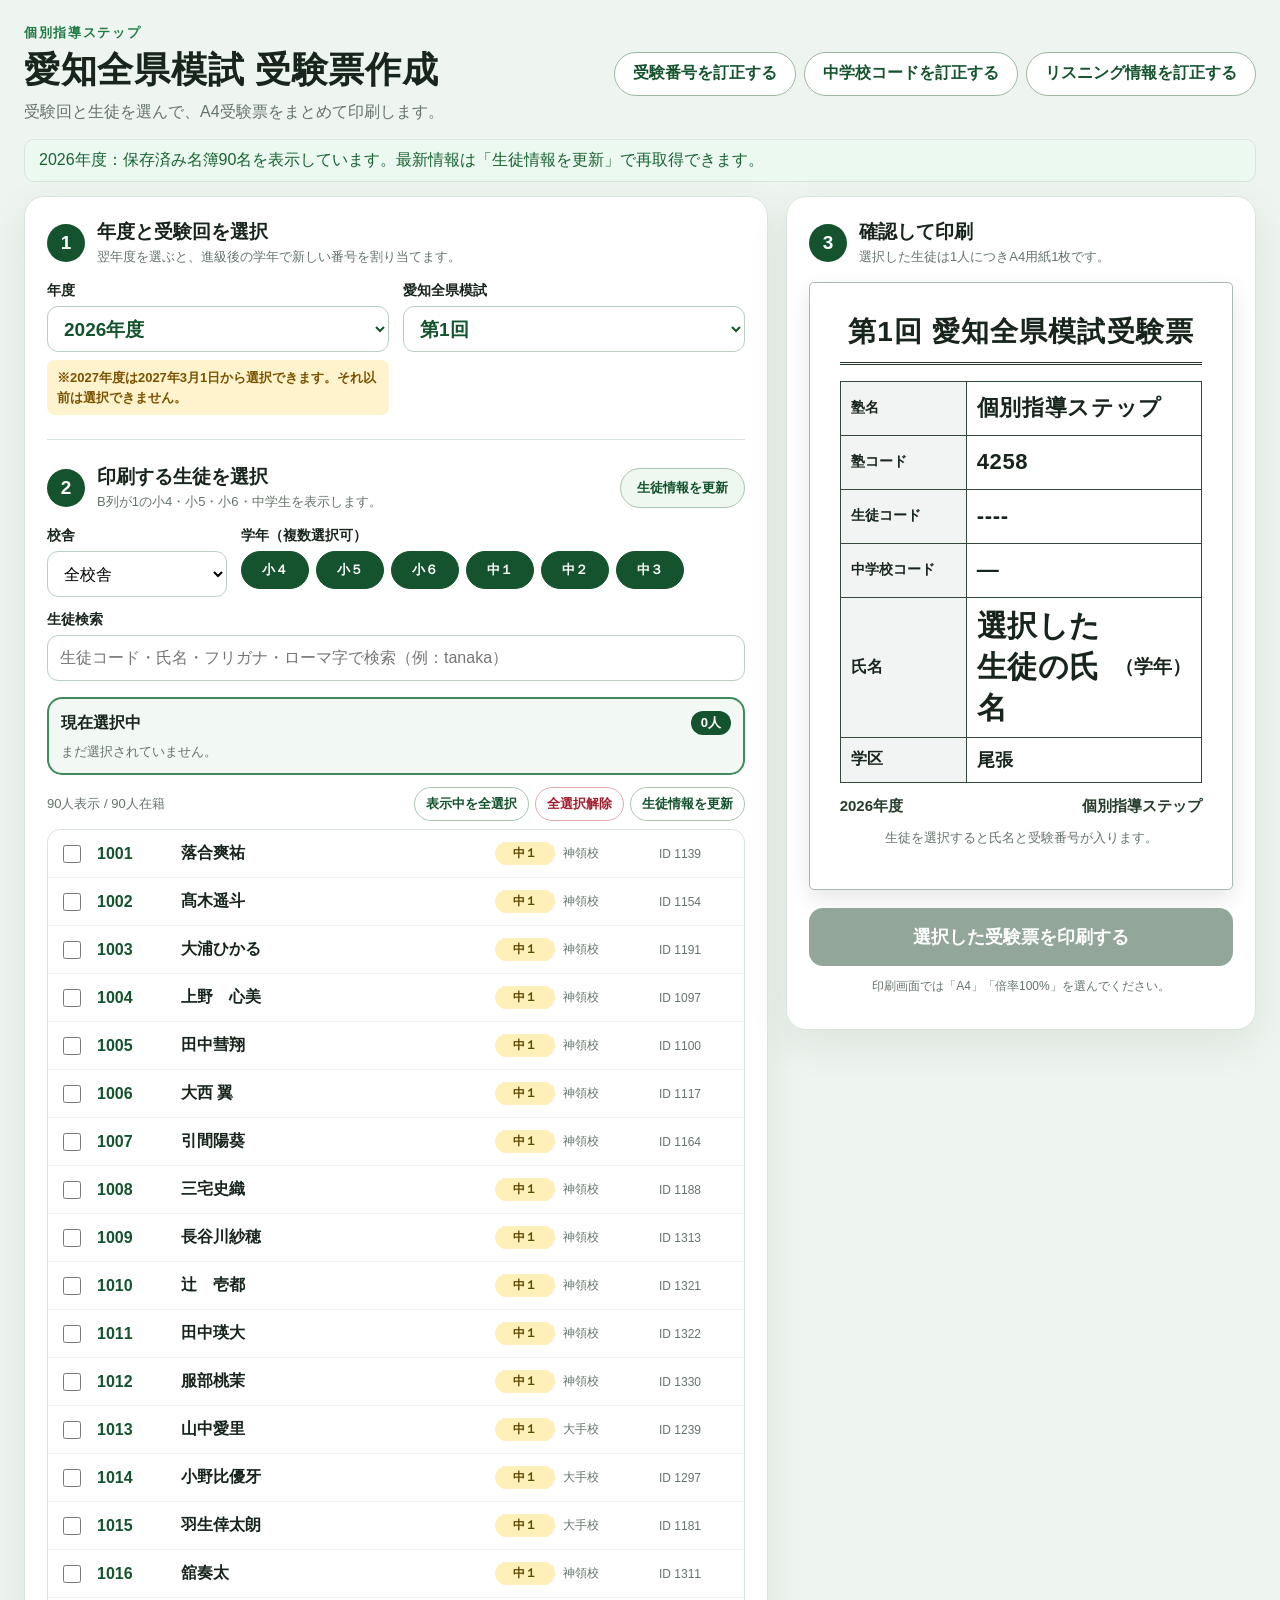
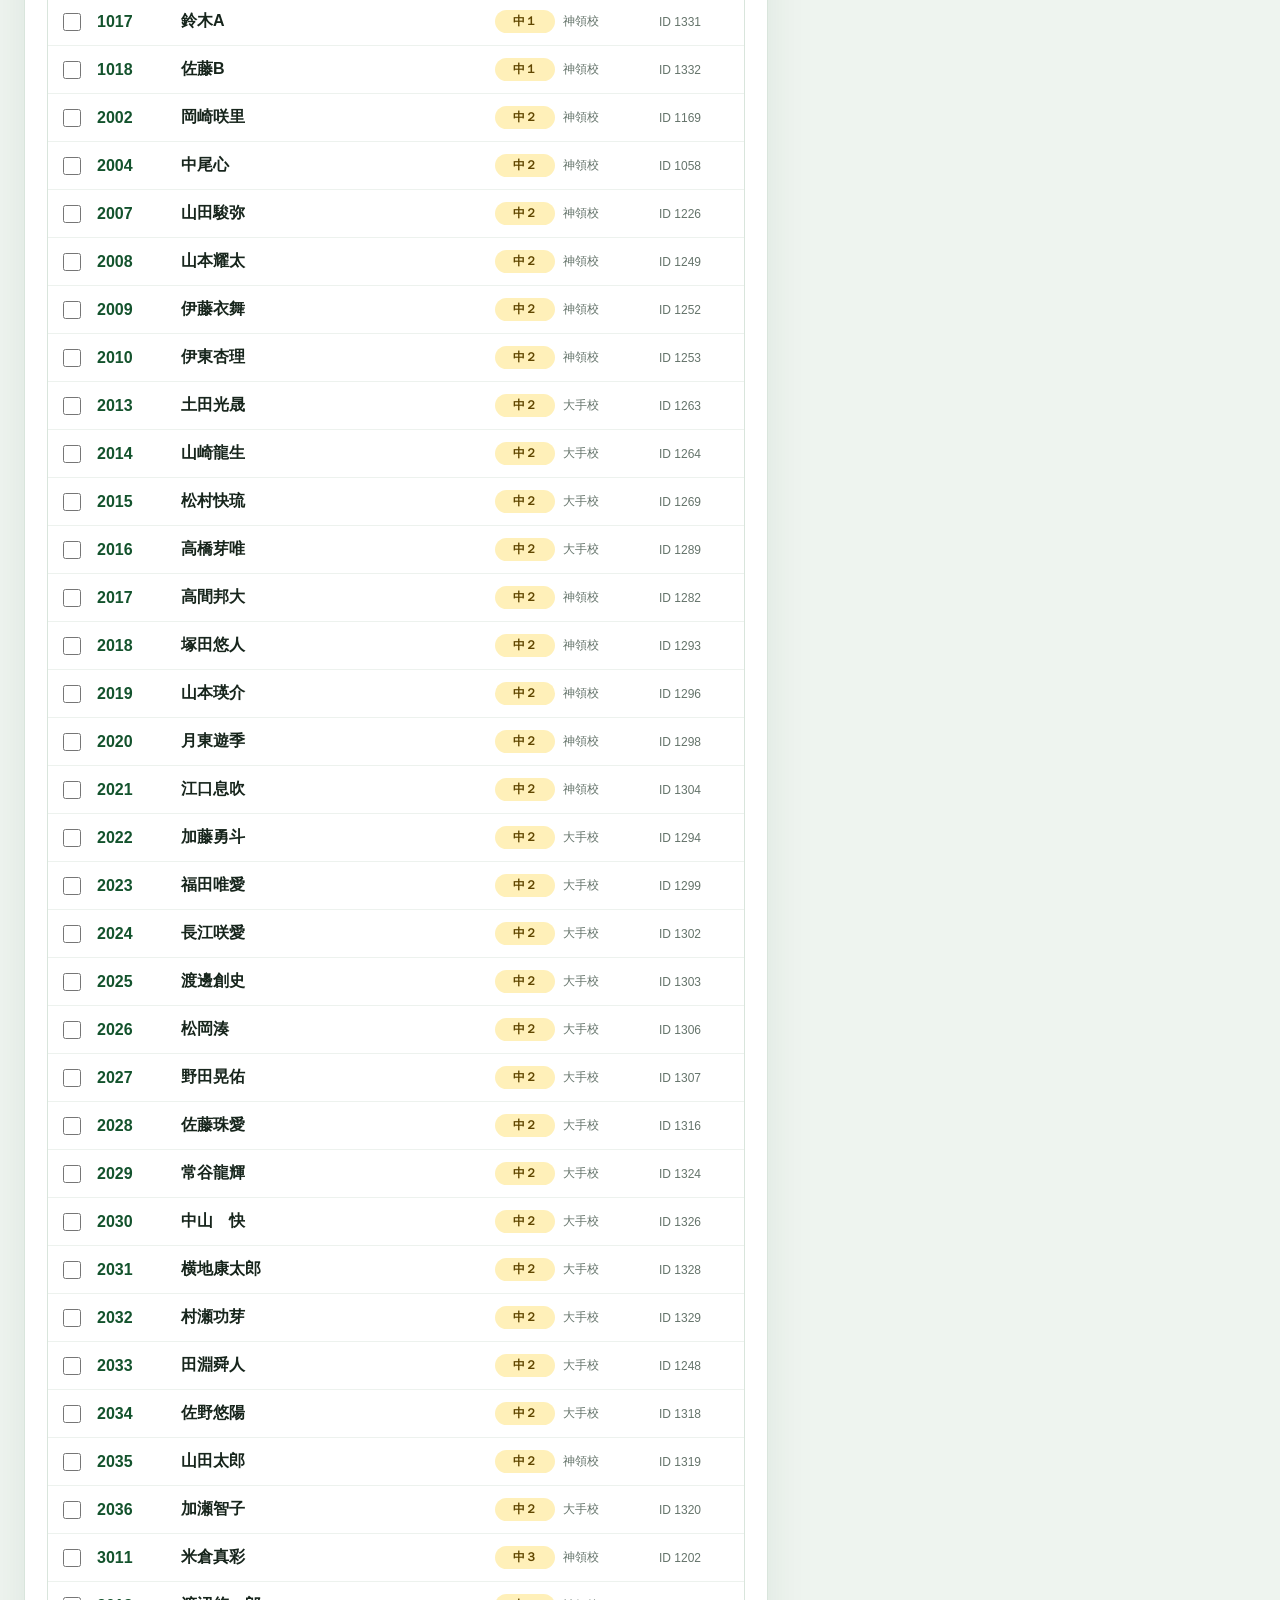
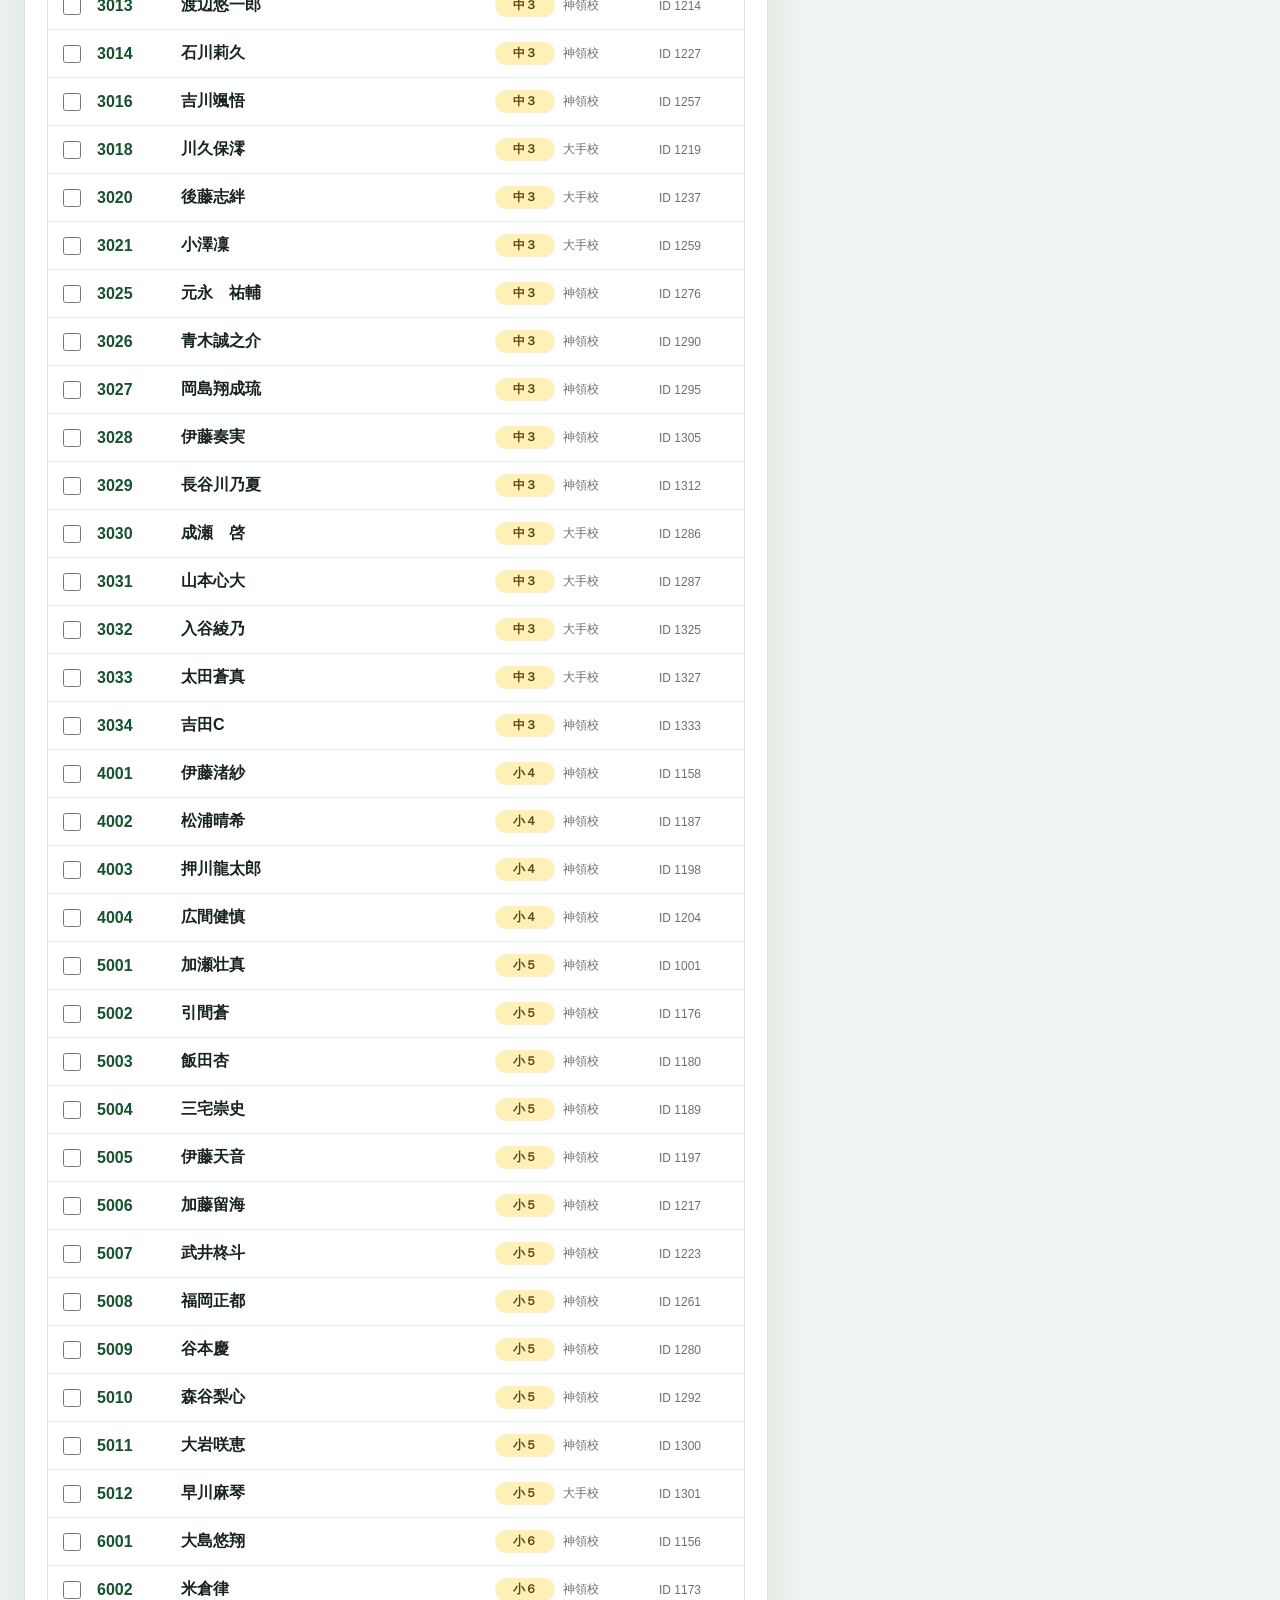
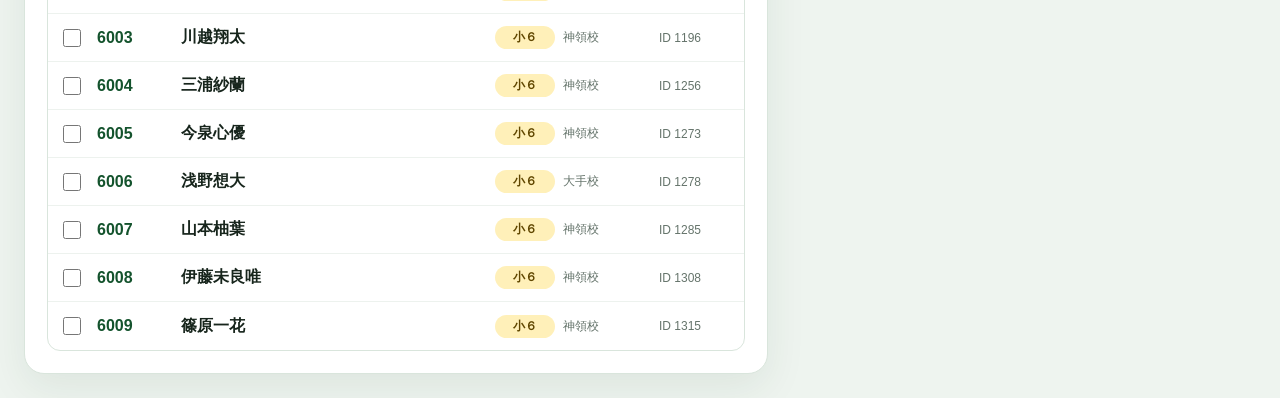
==== exam_ticket.html @ 190ba692 "受験票印刷判定の最新版を配信" ====
<!doctype html>
<html lang="ja">
<head>
  <meta charset="utf-8">
  <meta name="viewport" content="width=device-width,initial-scale=1">
  <meta name="theme-color" content="#14532d">
  <title>愛知全県模試 受験票作成</title>
  <link rel="stylesheet" href="exam_ticket.css?v=20260819-10">
</head>
<body>
  <div class="appShell">
    <header class="appHeader">
      <div>
        <p class="eyebrow">個別指導ステップ</p>
        <h1>愛知全県模試 受験票作成</h1>
        <p class="subtitle">受験回と生徒を選んで、A4受験票をまとめて印刷します。</p>
      </div>
      <div class="headerLinks">
        <a class="sheetLink" href="https://docs.google.com/spreadsheets/d/1CIJkTlYUcUkbb8jBdFc6L8D5ubTGsxwNxFv01ten-Zk/edit?gid=2026081801#gid=2026081801" target="_blank" rel="noopener noreferrer">受験番号を訂正する</a>
        <a id="schoolCodeSheetLink" class="sheetLink" href="https://docs.google.com/spreadsheets/d/1CIJkTlYUcUkbb8jBdFc6L8D5ubTGsxwNxFv01ten-Zk/edit?gid=2026081901#gid=2026081901" target="_blank" rel="noopener noreferrer">中学校コードを訂正する</a>
        <a id="listeningSheetLink" class="sheetLink" href="https://docs.google.com/spreadsheets/d/1CIJkTlYUcUkbb8jBdFc6L8D5ubTGsxwNxFv01ten-Zk/edit?gid=2026081902#gid=2026081902" target="_blank" rel="noopener noreferrer">リスニング情報を訂正する</a>
      </div>
    </header>

    <div id="status" class="status" role="status">生徒情報を読み込んでいます…</div>
    <section id="schoolCodePanel" class="schoolCodePanel" hidden>
      <h2>中学校コードの登録が必要です</h2>
      <p>☆マスタP列の学校名に対応する3桁の中学校コードを入力してください。登録後、既存生を含む該当校の全生徒に反映されます。</p>
      <div id="schoolCodeRows"></div>
    </section>

    <dialog id="listeningDialog" class="listeningDialog">
      <div class="listeningDialogHead"><div><p class="eyebrow">英語聞き取り検査</p><h2 id="listeningDialogTitle">リスニング情報を登録</h2></div><button id="listeningDialogClose" type="button" class="dialogClose" aria-label="閉じる">×</button></div>
      <p class="listeningDialogNote">必要な場合だけ、URL、ユーザー名、パスワードを登録してください。登録しない場合は閉じて、別紙のリスニングQRコードをご利用ください。</p>
      <div id="listeningDialogRows"></div>
      <p class="listeningSecurityNote">QRコードには再生URLのみを登録します。ユーザー名とパスワードは受験票にも印刷されます。</p>
    </dialog>

    <main class="layout">
      <section class="panel controlsPanel">
        <div class="stepHeading"><span>1</span><div><h2>年度と受験回を選択</h2><p>翌年度を選ぶと、進級後の学年で新しい番号を割り当てます。</p></div></div>
        <div class="examSettingsGrid">
          <div><label class="fieldLabel" for="yearSelect">年度</label><select id="yearSelect" class="input roundSelect"></select><p id="yearNotice" class="yearNotice" hidden></p></div>
          <div><label class="fieldLabel" for="roundSelect">愛知全県模試</label><select id="roundSelect" class="input roundSelect">
            <option value="1">第1回</option><option value="2">第2回</option><option value="3">第3回</option>
            <option value="4">第4回</option><option value="5">第5回</option><option value="6">第6回</option>
          </select></div>
        </div>

        <hr>
        <div class="selectionHeadingRow">
          <div class="stepHeading"><span>2</span><div><h2>印刷する生徒を選択</h2><p>B列が1の小4・小5・小6・中学生を表示します。</p></div></div>
          <button id="refreshTopBtn" type="button" class="smallBtn refreshTopBtn">生徒情報を更新</button>
        </div>

        <div class="filterGrid">
          <div><label class="fieldLabel" for="campusFilter">校舎</label><select id="campusFilter" class="input"><option value="all">全校舎</option><option value="神領">神領校</option><option value="大手">大手町校</option></select></div>
          <div><span class="fieldLabel">学年（複数選択可）</span><div id="gradeButtons" class="gradeButtons"></div></div>
        </div>
        <label class="fieldLabel" for="searchInput">生徒検索</label>
        <input id="searchInput" class="input" placeholder="生徒コード・氏名・フリガナ・ローマ字で検索（例：tanaka）">

        <div class="selectionBox">
          <div class="selectionHead"><strong>現在選択中</strong><span id="selectedCount">0人</span></div>
          <div id="selectedList" class="selectedList"><span class="muted">まだ選択されていません。</span></div>
        </div>

        <div class="listActions">
          <span id="listCount">0人表示</span>
          <div><button id="selectVisibleBtn" type="button" class="smallBtn">表示中を全選択</button><button id="clearBtn" type="button" class="smallBtn danger">全選択解除</button><button id="refreshBtn" type="button" class="smallBtn">生徒情報を更新</button></div>
        </div>
        <div id="studentList" class="studentList"></div>
      </section>

      <aside class="panel previewPanel">
        <div class="stepHeading"><span>3</span><div><h2>確認して印刷</h2><p>選択した生徒は1人につきA4用紙1枚です。</p></div></div>
        <div id="ticketPreview" class="ticketPreview"></div>
        <button id="printBtn" type="button" class="printBtn" disabled>選択した受験票を印刷する</button>
        <p class="printNote">印刷画面では「A4」「倍率100%」を選んでください。</p>
      </aside>
    </main>
  </div>
  <div id="printArea" class="printArea" aria-hidden="true"></div>
  <script src="qrcode.js?v=1"></script>
  <script src="exam_ticket.js?v=20260819-18"></script>
</body>
</html>
---- exam_ticket.css ----
:root{--green:#14532d;--green2:#1f7a45;--ink:#17251c;--muted:#65746b;--line:#d9e5dc;--soft:#f2f8f3;--gold:#d3a42b}*{box-sizing:border-box}body{margin:0;background:#eef4ef;color:var(--ink);font-family:-apple-system,BlinkMacSystemFont,"Segoe UI","Noto Sans JP",sans-serif}.appShell{max-width:1440px;margin:0 auto;padding:24px}.appHeader{display:flex;justify-content:space-between;gap:18px;align-items:center;margin-bottom:16px}.eyebrow{margin:0 0 4px;color:var(--green2);font-size:13px;font-weight:800;letter-spacing:.13em}.appHeader h1{margin:0;font-size:clamp(25px,3vw,36px);letter-spacing:.02em}.subtitle{margin:7px 0 0;color:var(--muted)}.sheetLink{display:inline-flex;align-items:center;justify-content:center;min-height:44px;padding:10px 18px;border:1px solid #9bb9a3;border-radius:999px;background:#fff;color:var(--green);font-weight:800;text-decoration:none;white-space:nowrap}.status{margin:0 0 14px;padding:10px 14px;border-radius:10px;background:#fff;border:1px solid var(--line);color:var(--muted)}.status.ok{background:#ecf9f0;color:#176332}.status.error{background:#fff0f1;border-color:#efb6bd;color:#9f1d2c}.layout{display:grid;grid-template-columns:minmax(620px,1fr) minmax(360px,470px);gap:18px;align-items:start}.panel{background:#fff;border:1px solid var(--line);border-radius:20px;box-shadow:0 14px 40px rgba(28,70,40,.08);padding:22px}.previewPanel{position:sticky;top:16px}.stepHeading{display:flex;gap:12px;align-items:center;margin-bottom:16px}.stepHeading>span{display:grid;place-items:center;width:38px;height:38px;border-radius:50%;background:var(--green);color:#fff;font-size:19px;font-weight:900}.stepHeading h2{margin:0;font-size:19px}.stepHeading p{margin:3px 0 0;color:var(--muted);font-size:13px}.fieldLabel{display:block;margin:0 0 6px;font-size:14px;font-weight:800}.input{width:100%;min-height:46px;border:1px solid #b9cfc0;border-radius:11px;background:#fff;padding:10px 12px;font:inherit}.roundSelect{font-size:19px;font-weight:900;color:var(--green)}hr{border:0;border-top:1px solid var(--line);margin:24px 0}.filterGrid{display:grid;grid-template-columns:180px 1fr;gap:14px;margin-bottom:14px}.gradeButtons{display:flex;gap:7px;flex-wrap:wrap}.gradeBtn{min-width:68px;border:1px solid #acc8b4;border-radius:999px;background:#fff;color:var(--green);padding:9px 13px;font-weight:800;cursor:pointer}.gradeBtn.active{background:var(--green);border-color:var(--green);color:#fff}.selectionBox{margin:16px 0 12px;border:2px solid #3e8c59;border-radius:15px;background:var(--soft);padding:12px}.selectionHead{display:flex;justify-content:space-between;align-items:center;margin-bottom:8px}.selectionHead span{background:var(--green);color:#fff;border-radius:999px;padding:3px 10px;font-size:13px;font-weight:900}.selectedList{display:flex;flex-wrap:wrap;gap:6px}.selectedChip{display:inline-flex;gap:6px;align-items:center;border:1px solid #bdd4c3;border-radius:999px;background:#fff;padding:5px 8px;font-size:12px}.selectedChip button{border:0;background:transparent;color:#a21d2c;font-weight:900;cursor:pointer}.muted{color:var(--muted);font-size:13px}.listActions{display:flex;align-items:center;justify-content:space-between;gap:10px;margin-bottom:8px;color:var(--muted);font-size:13px}.listActions>div{display:flex;gap:6px;flex-wrap:wrap}.smallBtn{border:1px solid #a9c6b2;border-radius:999px;background:#fff;color:var(--green);padding:7px 11px;font-weight:800;cursor:pointer}.smallBtn.danger{color:#a21d2c;border-color:#e1abb2}.studentList{overflow:hidden;border:1px solid var(--line);border-radius:13px}.studentRow{display:grid;grid-template-columns:30px 76px 1fr 60px 88px 74px;gap:8px;align-items:center;min-height:48px;padding:8px 11px;border-bottom:1px solid #edf2ee;cursor:pointer}.studentRow:last-child{border-bottom:0}.studentRow:hover{background:#f6fbf7}.studentRow.selected{background:#e5f5e9}.studentRow input{width:18px;height:18px}.examNo{font-variant-numeric:tabular-nums;font-weight:900;color:var(--green)}.gradeBadge{display:inline-block;border-radius:999px;background:#fff0b9;color:#614700;text-align:center;padding:3px 7px;font-size:12px;font-weight:900}.campus{color:var(--muted);font-size:12px}.ticketPreview{aspect-ratio:210/297;border:1px solid #aab8ad;border-radius:5px;background:#fff;box-shadow:0 8px 22px rgba(0,0,0,.1);padding:10%;display:flex;flex-direction:column;justify-content:center}.ticketTitle{text-align:center;font-size:clamp(19px,2.3vw,28px);font-weight:900;letter-spacing:.04em;border-bottom:3px double #26352a;padding-bottom:15px;margin-bottom:26px}.ticketTable{display:grid;grid-template-columns:108px 1fr;border-top:1px solid #34483a;border-left:1px solid #34483a}.ticketTable>div{min-height:54px;display:flex;align-items:center;padding:10px;border-right:1px solid #34483a;border-bottom:1px solid #34483a}.ticketLabel{background:#f1f4f2;font-weight:800}.ticketValue{font-size:18px;font-weight:700}.ticketValue.number{font-size:28px;letter-spacing:.12em}.previewHint{text-align:center;color:var(--muted);font-size:13px}.printBtn{width:100%;min-height:58px;margin-top:18px;border:0;border-radius:14px;background:var(--green);color:#fff;font-size:18px;font-weight:900;cursor:pointer;box-shadow:0 8px 18px rgba(20,83,45,.22)}.printBtn:disabled{background:#93a69a;box-shadow:none;cursor:not-allowed}.printNote{text-align:center;color:var(--muted);font-size:12px}.printArea{display:none}
@media(max-width:1050px){.layout{grid-template-columns:1fr}.previewPanel{position:static}.ticketPreview{max-width:480px;margin:0 auto}.studentRow{grid-template-columns:30px 72px 1fr 55px 72px}.studentRow .campus:last-child{display:none}}
@media(max-width:620px){.appShell{padding:12px}.appHeader{align-items:flex-start;flex-direction:column}.panel{padding:15px;border-radius:15px}.filterGrid{grid-template-columns:1fr}.listActions{align-items:flex-start;flex-direction:column}.studentRow{grid-template-columns:27px 62px 1fr 48px}.studentRow .campus{display:none}.ticketPreview{padding:8%}}
@page{size:A4 portrait;margin:0}@media print{body{background:#fff}.appShell{display:none!important}.printArea{display:block!important}.printPage{width:210mm;height:297mm;padding:30mm 24mm;display:flex;flex-direction:column;justify-content:center;break-after:page;page-break-after:always;color:#111;background:#fff}.printPage:last-child{break-after:auto;page-break-after:auto}.printPage .ticketTitle{font-size:25pt;margin-bottom:24mm;padding-bottom:8mm;border-color:#111}.printPage .ticketTable{grid-template-columns:42mm 1fr;border-color:#111}.printPage .ticketTable>div{min-height:24mm;padding:5mm;border-color:#111}.printPage .ticketLabel{font-size:14pt}.printPage .ticketValue{font-size:18pt}.printPage .ticketValue.number{font-size:28pt}.printPage .printFooter{margin-top:12mm;text-align:right;font-size:10pt;color:#333}}
.previewFooter{margin-top:20px;text-align:right;color:#263d2c;font-size:15px;font-weight:800}
@media print{.printPage .ticketTitle{font-size:28pt}.printPage .ticketLabel{font-size:16pt}.printPage .ticketValue{font-size:21pt}.printPage .ticketValue.number{font-size:32pt}.printPage .printFooter{font-size:13pt;font-weight:700}}
.examSettingsGrid{display:grid;grid-template-columns:1fr 1fr;gap:14px}.yearNotice{margin:8px 0 0;padding:8px 10px;border-radius:8px;background:#fff3cd;color:#7a5200;font-size:13px;font-weight:800;line-height:1.5}.ticketFooter{display:flex;justify-content:space-between;align-items:center;gap:18px;margin-top:20px;color:#263d2c;font-size:15px;font-weight:800}.ticketFooter span:last-child{text-align:right}@media(max-width:620px){.examSettingsGrid{grid-template-columns:1fr}}@media print{.printPage .ticketFooter{margin-top:12mm;font-size:13pt;font-weight:700;color:#333}.printPage .ticketFooter span:first-child{text-align:left}.printPage .ticketFooter span:last-child{text-align:right}}
.ticketPreview{padding:7%;justify-content:flex-start}.ticketTitle{padding-bottom:11px;margin-bottom:16px}.ticketTable>div{min-height:45px;padding:8px 10px}.ticketValue.number{font-size:26px}.examSchedule{position:relative;margin-top:16px}.examSchedule h3{margin:0;padding:7px 10px;background:#e8f2ea;border:1px solid #34483a;border-bottom:0;text-align:center;font-size:16px}.examSchedule table{width:100%;border-collapse:collapse;font-size:14px}.examSchedule th,.examSchedule td{border:1px solid #34483a;padding:6px 10px;text-align:left}.examSchedule th{width:46%;background:#f7f9f7;font-variant-numeric:tabular-nums;white-space:nowrap}.ticketFooter{margin-top:14px}
.headerLinks{display:flex;gap:8px;align-items:center;flex-wrap:wrap;justify-content:flex-end}.schoolCodePanel{margin:0 0 14px;padding:16px 18px;border:1px solid #e4b65f;border-radius:14px;background:#fff9e9}.schoolCodePanel h2{margin:0 0 5px;font-size:18px;color:#7a4d00}.schoolCodePanel p{margin:0 0 12px;color:#745d34}.schoolCodeRow{display:grid;grid-template-columns:minmax(140px,1fr) auto 130px auto;gap:10px;align-items:center;padding:10px 0;border-top:1px solid #ecd9ae}.schoolCodeInput{min-height:40px;text-align:center;font-size:18px;font-weight:900;letter-spacing:.12em}.ticketTable{grid-template-columns:126px 1fr}.schoolCodeLabel{white-space:nowrap;font-size:14px;letter-spacing:-.04em}.schoolCodeValue{font-size:20px;font-weight:900;letter-spacing:.04em}.ticketTable>div.nameLabel,.ticketTable>div.nameValue{min-height:64px}.nameValue{font-size:30px;font-weight:900;letter-spacing:.02em}.gradeInName{margin-left:.08em;font-size:.62em;font-weight:800;letter-spacing:0;white-space:nowrap}
.ticketTable>div:nth-child(-n+8){min-height:54px}.ticketTable>div:nth-child(odd):nth-child(-n+8){font-size:14px;letter-spacing:0;white-space:nowrap}.ticketTable>div:nth-child(even):nth-child(-n+8){font-size:22px;font-weight:800;letter-spacing:.03em}
@media print{.printPage{padding:13mm 22mm 11mm;justify-content:flex-start}.printPage .ticketTitle{font-size:25pt;margin-bottom:7mm;padding-bottom:4mm}.printPage .ticketTable{grid-template-columns:48mm 1fr}.printPage .ticketTable>div{min-height:16mm;padding:3mm 4mm}.printPage .ticketLabel.schoolCodeLabel{font-size:15pt;white-space:nowrap;letter-spacing:-.04em}.printPage .ticketTable>div.nameLabel,.printPage .ticketTable>div.nameValue{min-height:22mm}.printPage .nameValue{font-size:34pt;font-weight:900;letter-spacing:.02em}.printPage .gradeInName{font-size:.58em}.printPage .examSchedule{margin-top:7mm}.printPage .examSchedule h3{padding:2.5mm 3mm;font-size:15pt}.printPage .examSchedule table{font-size:13pt}.printPage .examSchedule th,.printPage .examSchedule td{padding:2.2mm 3mm}.printPage .examSchedule th{width:48mm}.printPage .ticketFooter{margin-top:6mm}}
@media print{.printPage .ticketTable>div:nth-child(-n+8){min-height:18mm}.printPage .ticketTable>div:nth-child(odd):nth-child(-n+8){font-size:15pt;letter-spacing:0;white-space:nowrap}.printPage .ticketTable>div:nth-child(even):nth-child(-n+8){font-size:24pt;font-weight:800;letter-spacing:.03em}}
@media(max-width:760px){.headerLinks{justify-content:flex-start}.schoolCodeRow{grid-template-columns:1fr 110px}.schoolCodeRow label{display:none}}
.ticketLower{display:grid;grid-template-columns:minmax(0,2fr) minmax(118px,1fr);gap:12px;margin-top:16px;align-items:stretch}.ticketLower .examSchedule{margin-top:0}.listeningCard{display:flex;flex-direction:column;align-items:center;justify-content:flex-start;border:1px solid #34483a;background:#f7fbf8;padding:9px 8px;text-align:center}.listeningCard h3{width:100%;margin:0 0 7px;padding-bottom:7px;border-bottom:1px solid #b9c8bd;color:#163a25;font-size:14px;line-height:1.3}.listeningMeta{display:block;margin:0 0 6px;color:#163a25;font-size:12px;line-height:1.3;white-space:nowrap}.listeningQr{display:block;width:min(100%,128px);aspect-ratio:1;object-fit:contain;background:#fff}.listeningCredentials{display:grid;grid-template-columns:1fr;gap:1px;width:100%;margin-top:7px;font-size:11px;line-height:1.25}.listeningCredentials span{color:#68756c}.listeningCredentials strong{font-size:14px;overflow-wrap:anywhere}.listeningCard.missing{justify-content:center;color:#a21d2c}.listeningCard.missing .listeningMeta{color:#a21d2c}.listeningDialog{width:min(760px,calc(100vw - 28px));max-height:88vh;border:0;border-radius:18px;padding:22px;box-shadow:0 24px 70px rgba(0,0,0,.3);color:var(--ink)}.listeningDialog::backdrop{background:rgba(12,30,19,.58)}.listeningDialogHead{display:flex;align-items:flex-start;justify-content:space-between;gap:18px}.listeningDialogHead h2{margin:0;font-size:23px}.dialogClose{width:42px;height:42px;border:1px solid #b9cfc0;border-radius:50%;background:#fff;color:var(--green);font-size:26px;line-height:1;cursor:pointer}.listeningDialogNote,.listeningSecurityNote{color:var(--muted);line-height:1.6}.listeningFormRow{margin-top:14px;padding:14px;border:1px solid var(--line);border-radius:13px;background:#f7faf8}.listeningFormRow h3{margin:0 0 10px;color:var(--green)}.listeningFormRow label{display:grid;gap:5px;font-size:13px;font-weight:800}.listeningAuthFields{display:grid;grid-template-columns:1fr 1fr;gap:10px;margin:10px 0}.listeningFormRow .listeningSave{background:var(--green);color:#fff}.listeningSecurityNote{margin-bottom:0;font-size:12px}
@media(max-width:620px){.ticketLower{grid-template-columns:1fr}.listeningAuthFields{grid-template-columns:1fr}.listeningDialog{padding:16px}.headerLinks .sheetLink{font-size:13px}}
@media print{.printPage .ticketLower{display:grid;grid-template-columns:minmax(0,2fr) minmax(46mm,1fr);gap:4mm;margin-top:7mm;align-items:stretch}.printPage .ticketLower .examSchedule{margin-top:0}.printPage .listeningCard{padding:2.5mm 2mm;border-color:#111}.printPage .listeningCard h3{margin:0 0 1.5mm;padding-bottom:1.5mm;font-size:12pt;line-height:1.25}.printPage .listeningMeta{margin-bottom:1.5mm;font-size:10pt}.printPage .listeningQr{width:38mm;height:38mm}.printPage .listeningCredentials{gap:.5mm;margin-top:2mm;font-size:9pt;line-height:1.15}.printPage .listeningCredentials strong{font-size:12pt}}
.scheduleHeader{min-height:74px;display:flex;align-items:center;justify-content:space-between;gap:12px;padding:3px 8px 3px 14px;background:#e8f2ea;border:1px solid #34483a;border-bottom:0;overflow:hidden}.examSchedule .scheduleHeader h3{flex:1;padding:0;background:transparent;border:0;text-align:left}.ticketIllustration{display:block;flex:0 0 auto;width:112px;height:72px;object-fit:contain;object-position:center}
@media print{.printPage .scheduleHeader{min-height:25mm;padding:1mm 3mm 1mm 5mm}.printPage .examSchedule .scheduleHeader h3{padding:0;font-size:15pt}.printPage .ticketIllustration{width:42mm;height:25mm}}
.selectionHeadingRow{display:flex;align-items:center;justify-content:space-between;gap:14px;margin-bottom:16px}.selectionHeadingRow .stepHeading{margin-bottom:0}.refreshTopBtn{flex:0 0 auto;min-height:40px;padding:9px 16px;background:#eef7f0}
@media(max-width:620px){.selectionHeadingRow{align-items:flex-start;flex-direction:column}.refreshTopBtn{align-self:stretch}}
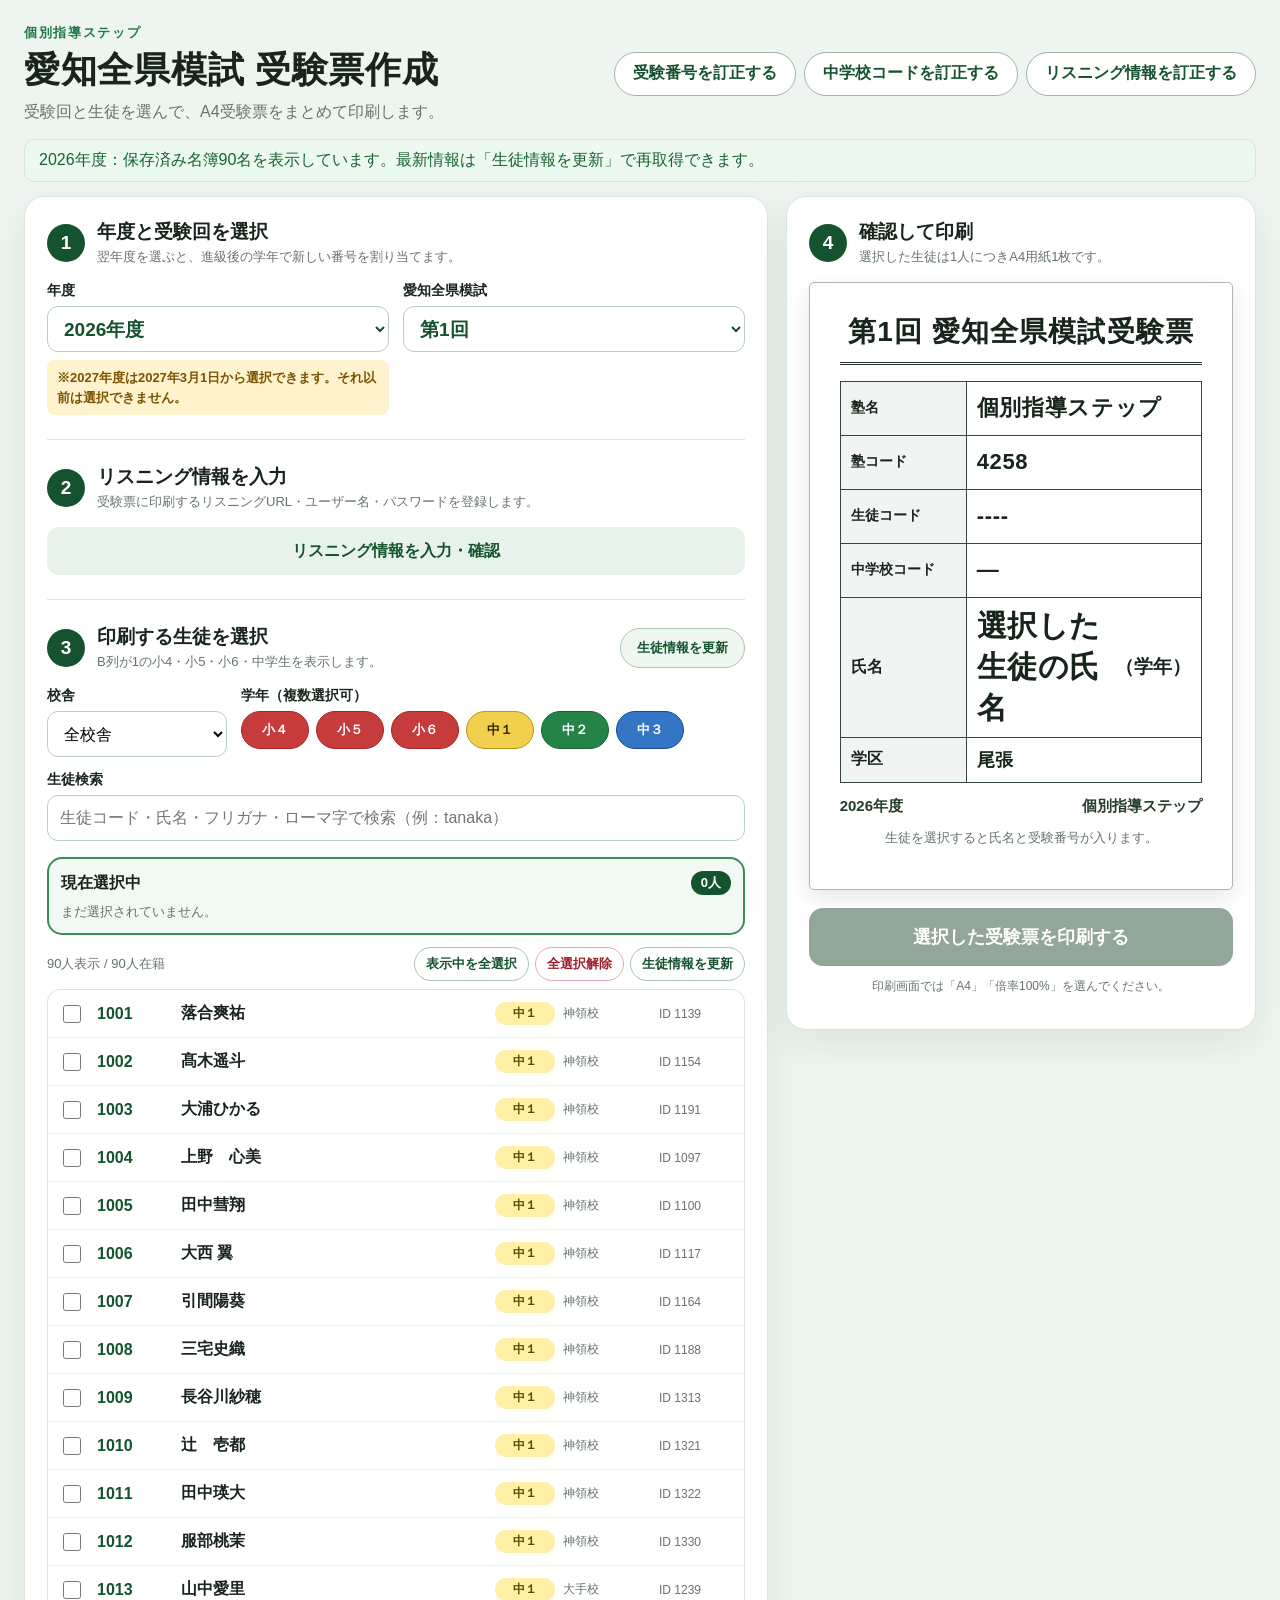
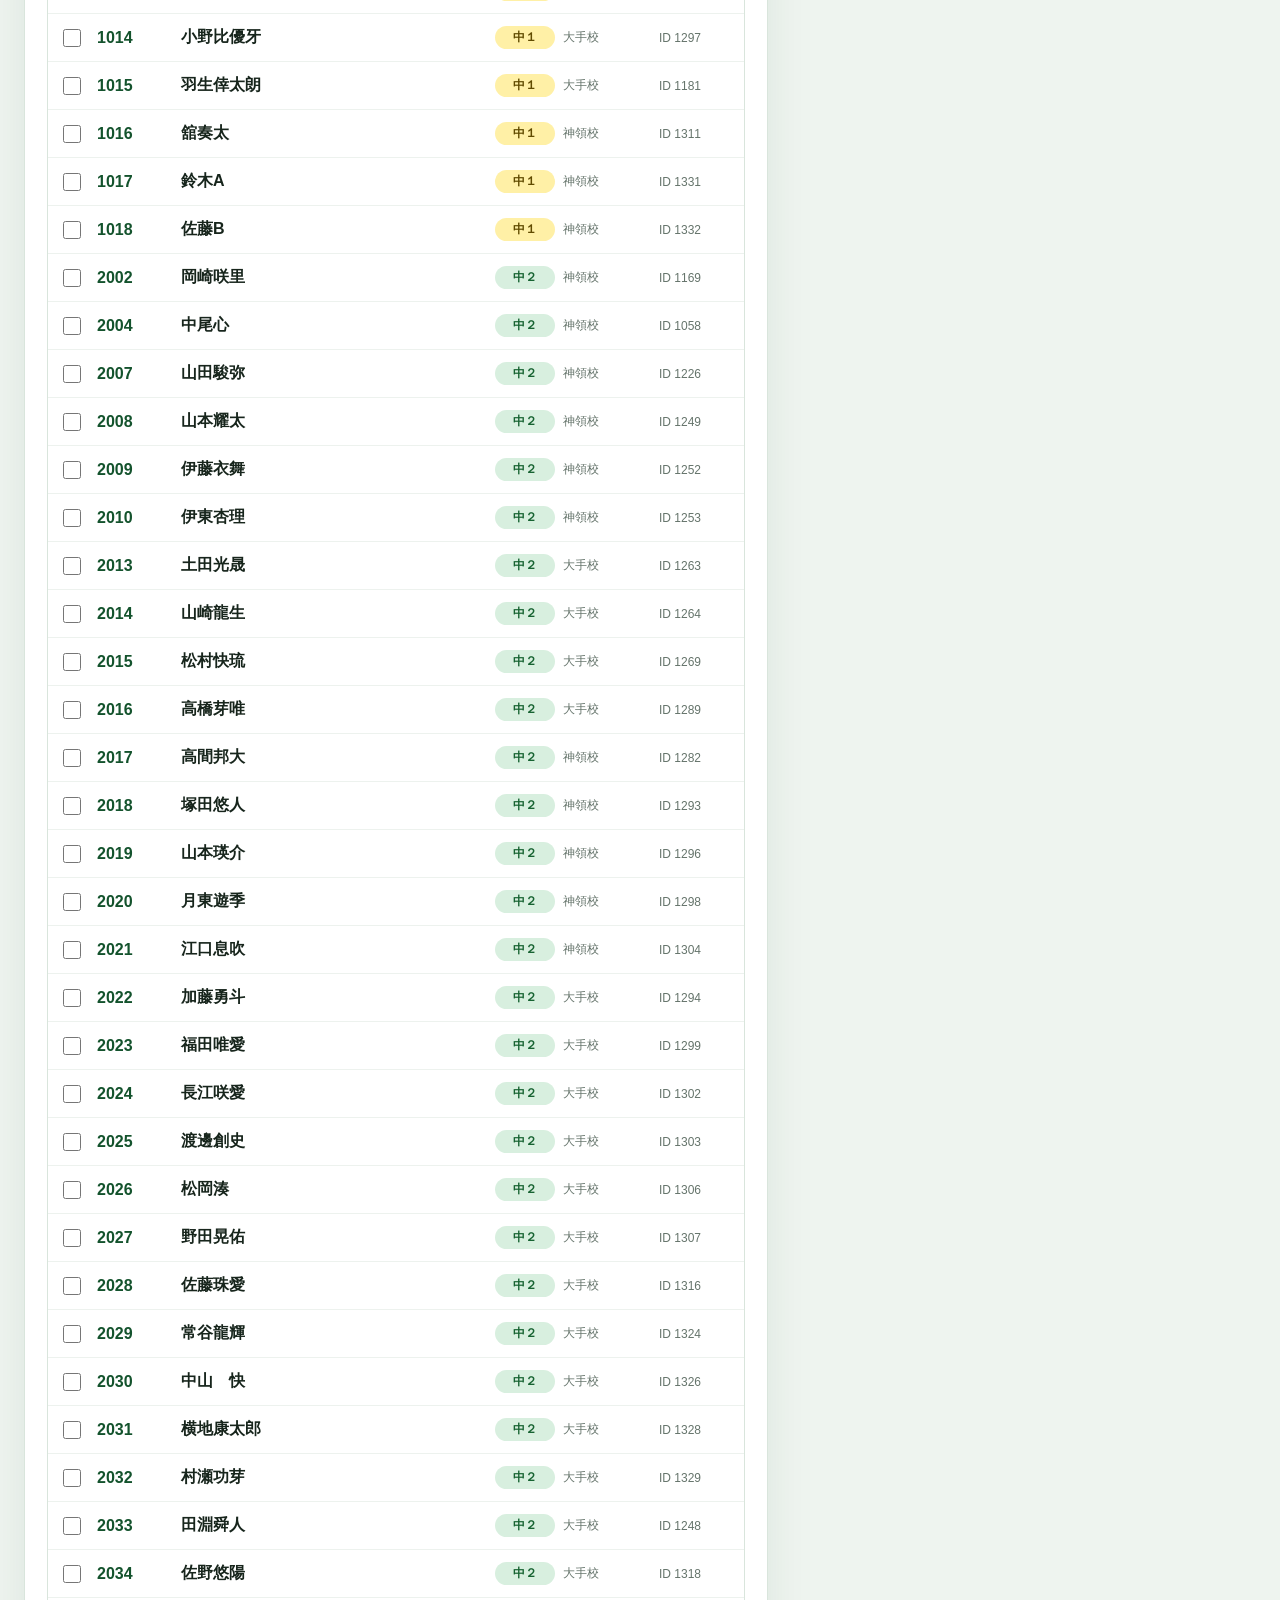
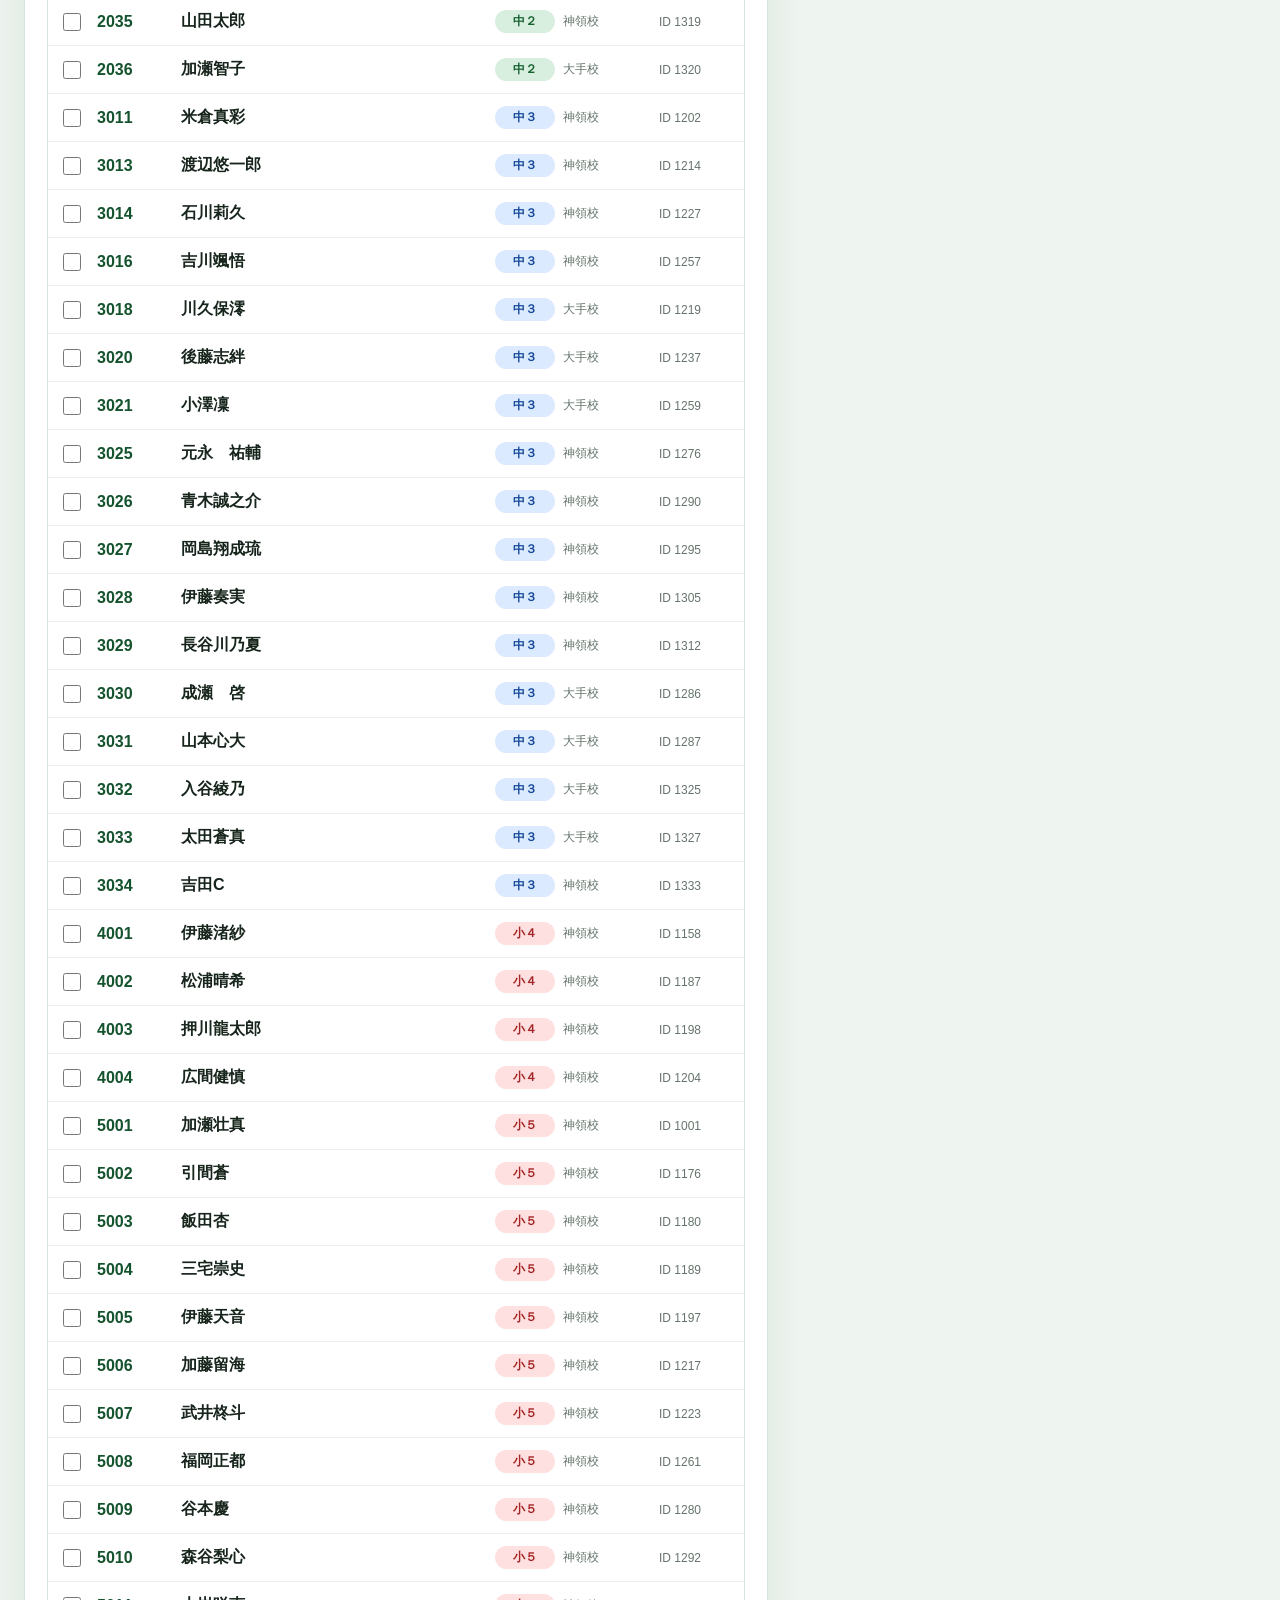
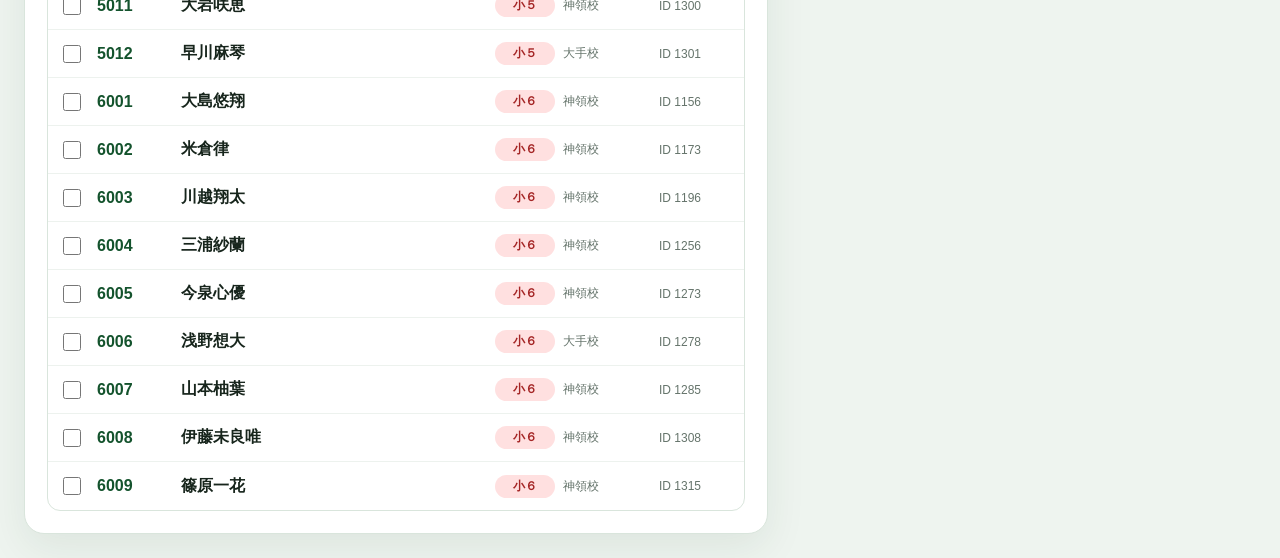
==== commit 194766de: "Improve exam ticket listening setup and grade colors" ====
--- a/exam_ticket.html
+++ b/exam_ticket.html
@@ -5,7 +5,7 @@
   <meta name="viewport" content="width=device-width,initial-scale=1">
   <meta name="theme-color" content="#14532d">
   <title>愛知全県模試 受験票作成</title>
-  <link rel="stylesheet" href="exam_ticket.css?v=20260819-10">
+  <link rel="stylesheet" href="exam_ticket.css?v=20261024-1">
 </head>
 <body>
   <div class="appShell">
@@ -31,8 +31,10 @@
 
     <dialog id="listeningDialog" class="listeningDialog">
       <div class="listeningDialogHead"><div><p class="eyebrow">英語聞き取り検査</p><h2 id="listeningDialogTitle">リスニング情報を登録</h2></div><button id="listeningDialogClose" type="button" class="dialogClose" aria-label="閉じる">×</button></div>
-      <p class="listeningDialogNote">必要な場合だけ、URL、ユーザー名、パスワードを登録してください。登録しない場合は閉じて、別紙のリスニングQRコードをご利用ください。</p>
+      <p class="listeningDialogNote">学年ごとにURL、ユーザー名、パスワードを登録してください。保存すると、保存済み情報が下の一覧に表示されます。</p>
       <div id="listeningDialogRows"></div>
+      <p id="listeningSaveStatus" class="listeningSaveStatus" role="status"></p>
+      <div id="listeningSavedData" class="listeningSavedData"></div>
       <p class="listeningSecurityNote">QRコードには再生URLのみを登録します。ユーザー名とパスワードは受験票にも印刷されます。</p>
     </dialog>
 
@@ -48,8 +50,11 @@
         </div>
 
         <hr>
+        <div class="stepHeading"><span>2</span><div><h2>リスニング情報を入力</h2><p>受験票に印刷するリスニングURL・ユーザー名・パスワードを登録します。</p></div></div>
+        <button id="openListeningBtn" type="button" class="listeningOpenBtn">リスニング情報を入力・確認</button>
+        <hr>
         <div class="selectionHeadingRow">
-          <div class="stepHeading"><span>2</span><div><h2>印刷する生徒を選択</h2><p>B列が1の小4・小5・小6・中学生を表示します。</p></div></div>
+          <div class="stepHeading"><span>3</span><div><h2>印刷する生徒を選択</h2><p>B列が1の小4・小5・小6・中学生を表示します。</p></div></div>
           <button id="refreshTopBtn" type="button" class="smallBtn refreshTopBtn">生徒情報を更新</button>
         </div>
 
@@ -73,7 +78,7 @@
       </section>
 
       <aside class="panel previewPanel">
-        <div class="stepHeading"><span>3</span><div><h2>確認して印刷</h2><p>選択した生徒は1人につきA4用紙1枚です。</p></div></div>
+        <div class="stepHeading"><span>4</span><div><h2>確認して印刷</h2><p>選択した生徒は1人につきA4用紙1枚です。</p></div></div>
         <div id="ticketPreview" class="ticketPreview"></div>
         <button id="printBtn" type="button" class="printBtn" disabled>選択した受験票を印刷する</button>
         <p class="printNote">印刷画面では「A4」「倍率100%」を選んでください。</p>
@@ -82,6 +87,7 @@
   </div>
   <div id="printArea" class="printArea" aria-hidden="true"></div>
   <script src="qrcode.js?v=1"></script>
-  <script src="exam_ticket.js?v=20260819-18"></script>
+  <script src="exam_ticket_print_fix.js?v=20260828-1"></script>
+  <script src="exam_ticket.js?v=20261024-1"></script>
 </body>
 </html>
--- a/exam_ticket.css
+++ b/exam_ticket.css
@@ -18,3 +18,6 @@
 @media print{.printPage .scheduleHeader{min-height:25mm;padding:1mm 3mm 1mm 5mm}.printPage .examSchedule .scheduleHeader h3{padding:0;font-size:15pt}.printPage .ticketIllustration{width:42mm;height:25mm}}
 .selectionHeadingRow{display:flex;align-items:center;justify-content:space-between;gap:14px;margin-bottom:16px}.selectionHeadingRow .stepHeading{margin-bottom:0}.refreshTopBtn{flex:0 0 auto;min-height:40px;padding:9px 16px;background:#eef7f0}
 @media(max-width:620px){.selectionHeadingRow{align-items:flex-start;flex-direction:column}.refreshTopBtn{align-self:stretch}}
+
+/* Exam ticket workflow updates */
+.listeningOpenBtn{width:100%;min-height:48px;border:0;border-radius:12px;background:#e7f3ea;color:#14532d;font-size:16px;font-weight:900;cursor:pointer}.listeningOpenBtn:hover{background:#d9eddf}.gradeBtn.grade-elementary{background:#fff0f0;border-color:#e6a0a0;color:#a52626}.gradeBtn.grade-junior1{background:#fff6cb;border-color:#e1c65b;color:#6b5300}.gradeBtn.grade-junior2{background:#e4f4e9;border-color:#93c6a0;color:#176332}.gradeBtn.grade-junior3{background:#e6f0ff;border-color:#9cb9e9;color:#174a9a}.gradeBtn.active.grade-elementary{background:#c63b3b;border-color:#a52626;color:#fff}.gradeBtn.active.grade-junior1{background:#f1d04d;border-color:#b49716;color:#332900}.gradeBtn.active.grade-junior2{background:#258348;border-color:#176332;color:#fff}.gradeBtn.active.grade-junior3{background:#3475c5;border-color:#174a9a;color:#fff}.gradeBadge.grade-elementary{background:#ffe0e0;color:#a52626}.gradeBadge.grade-junior1{background:#fff0a6;color:#614b00}.gradeBadge.grade-junior2{background:#d8efdf;color:#176332}.gradeBadge.grade-junior3{background:#dceaff;color:#174a9a}.listeningSaveStatus{margin:10px 0;color:#176332;font-weight:800}.listeningSavedData{margin-top:16px;padding-top:14px;border-top:2px solid #d9e5dc}.listeningSavedData>h3{margin:0 0 10px;font-size:17px;color:#14532d}.listeningSavedList{display:grid;gap:8px}.listeningSavedItem{display:grid;gap:4px;padding:11px 12px;border:1px solid #b9d5c1;border-radius:11px;background:#f0f8f2;overflow-wrap:anywhere}.listeningSavedItem>strong{font-size:15px;color:#14532d}.listeningSavedItem>a{color:#175f32;word-break:break-all}.listeningSavedItem>span{font-size:13px;color:#35483a}
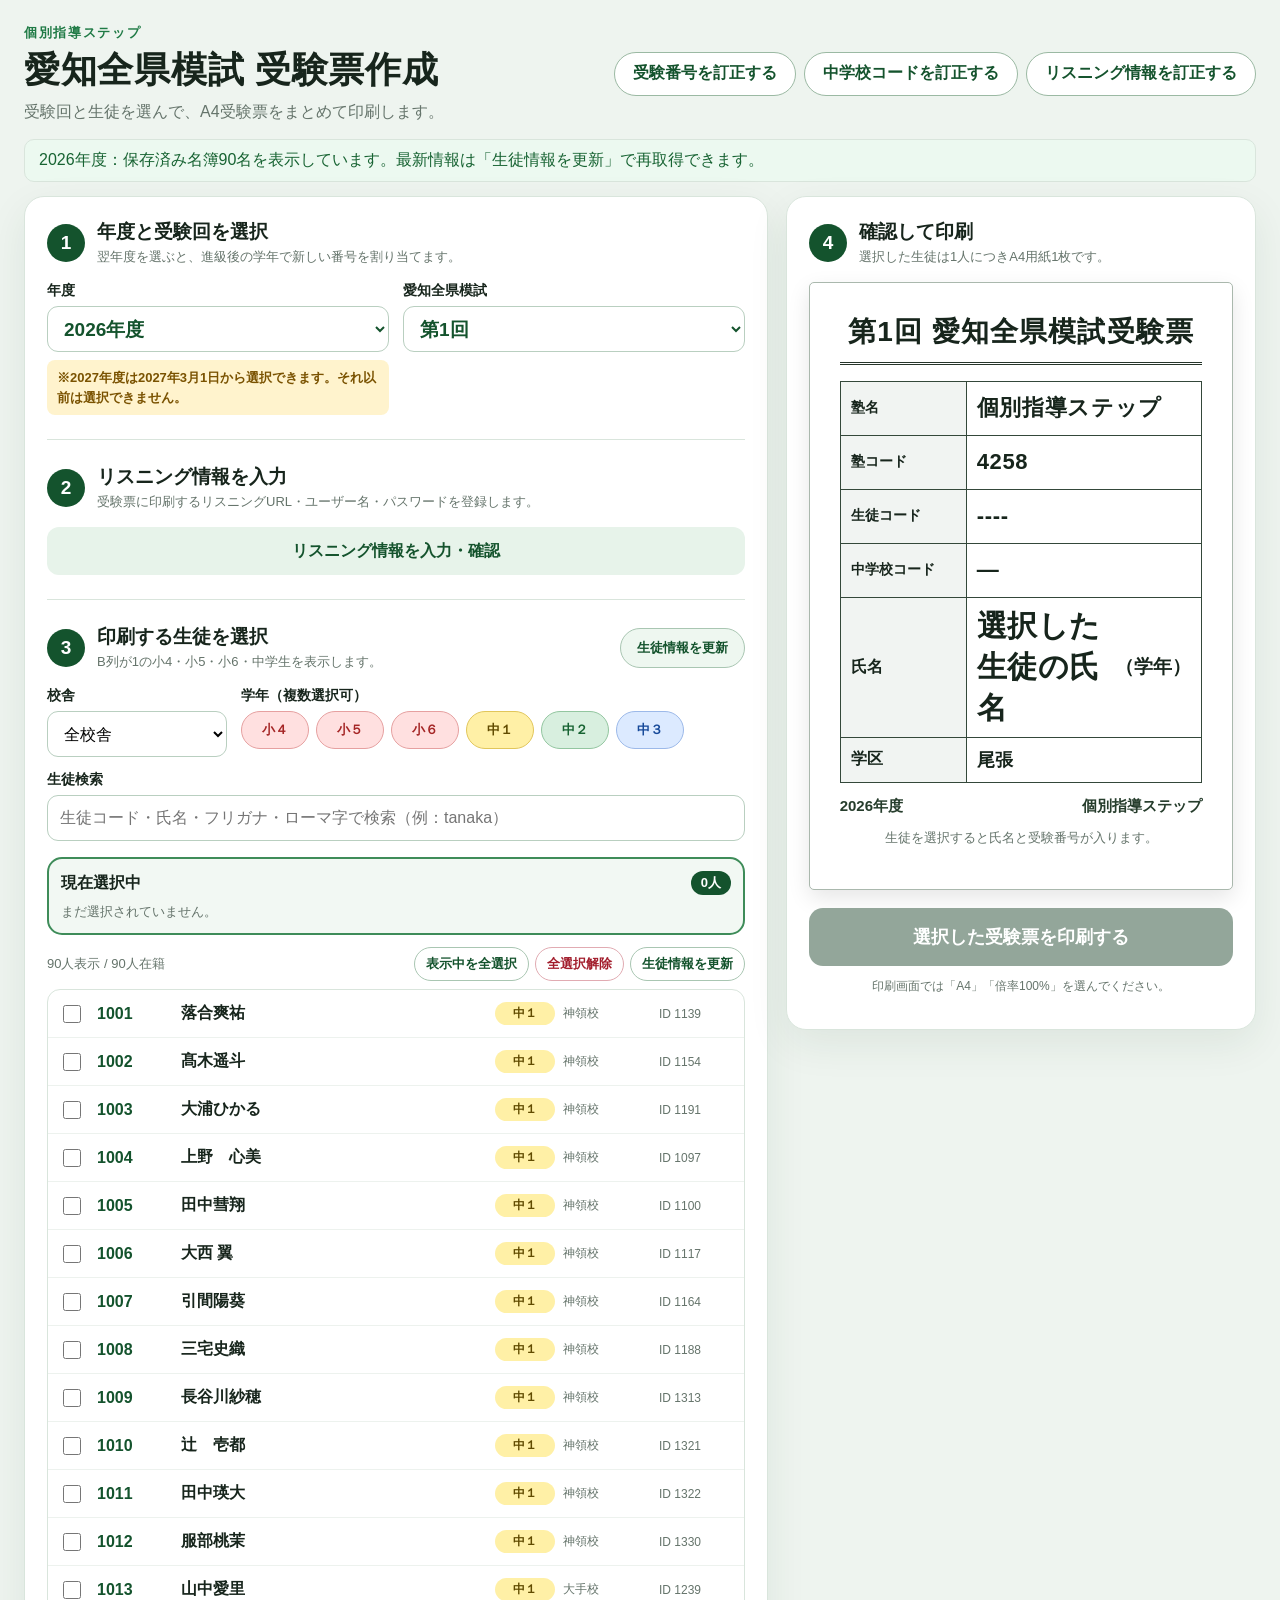
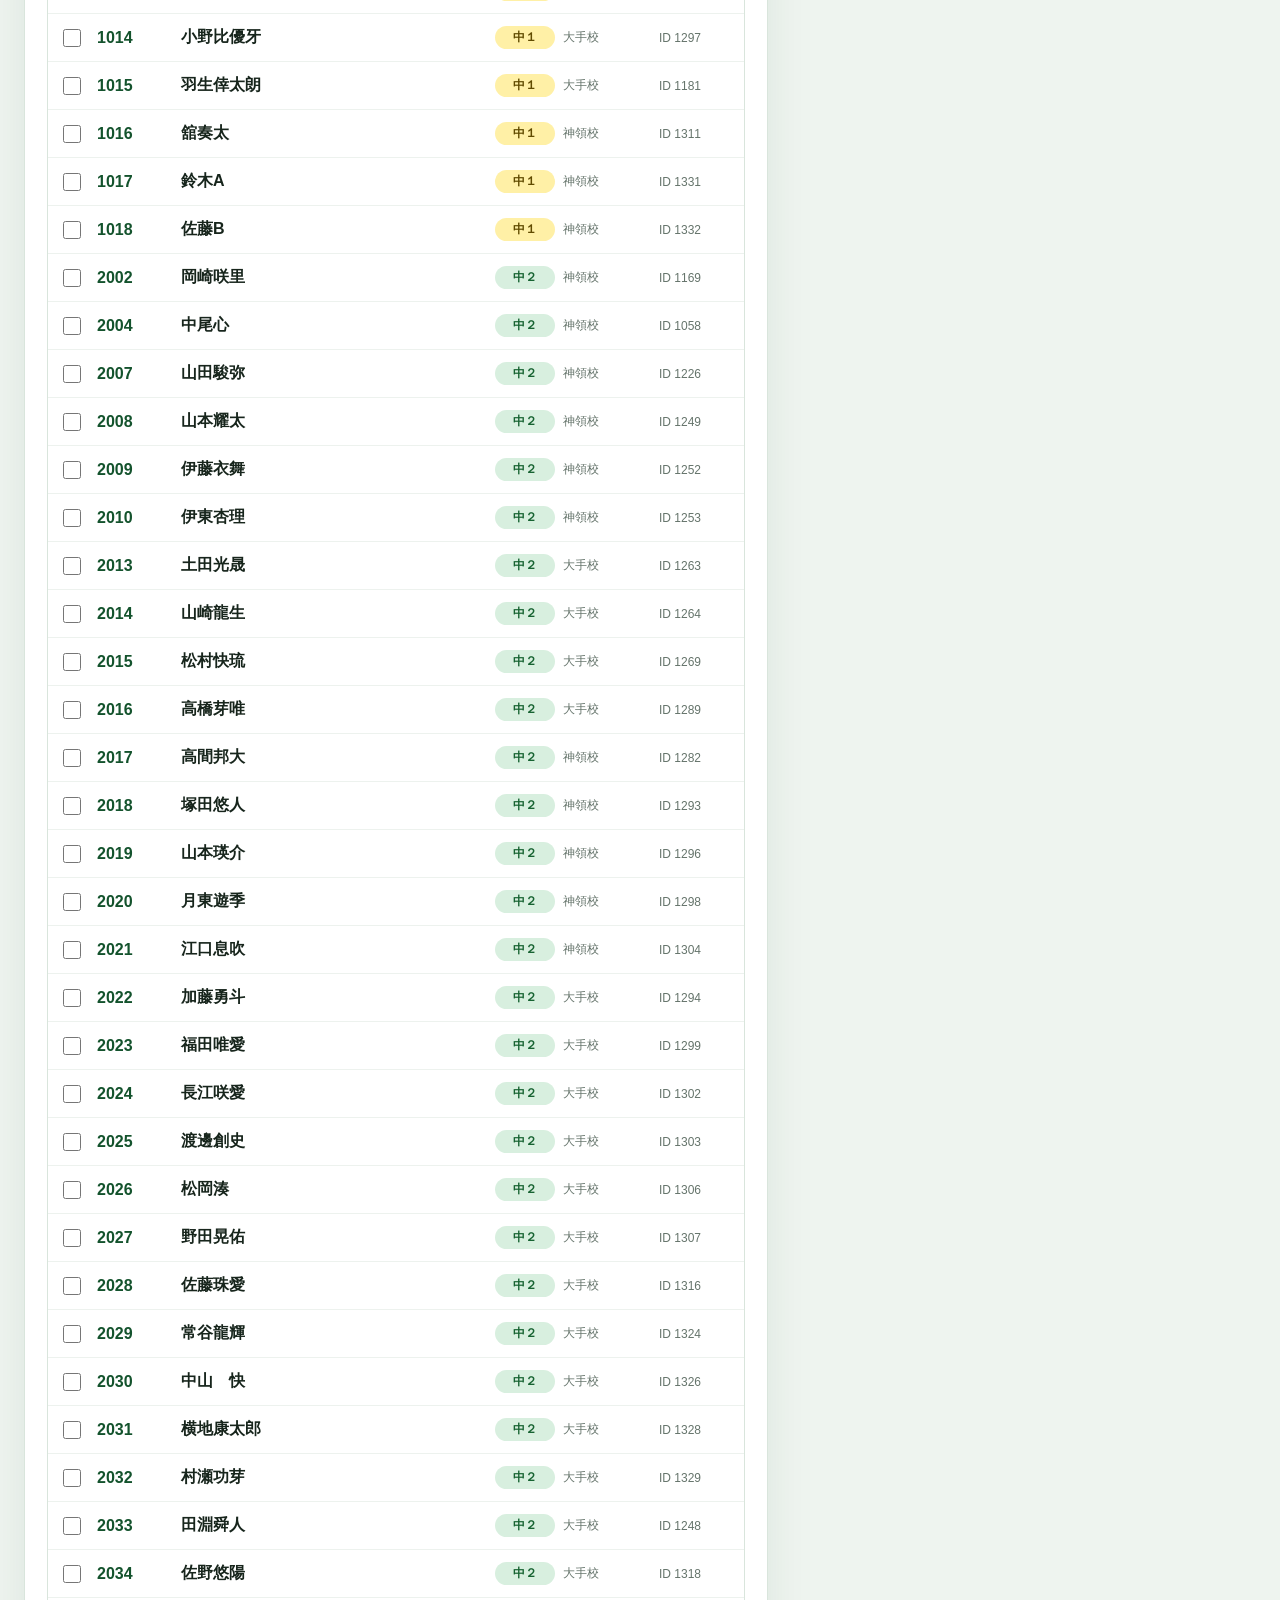
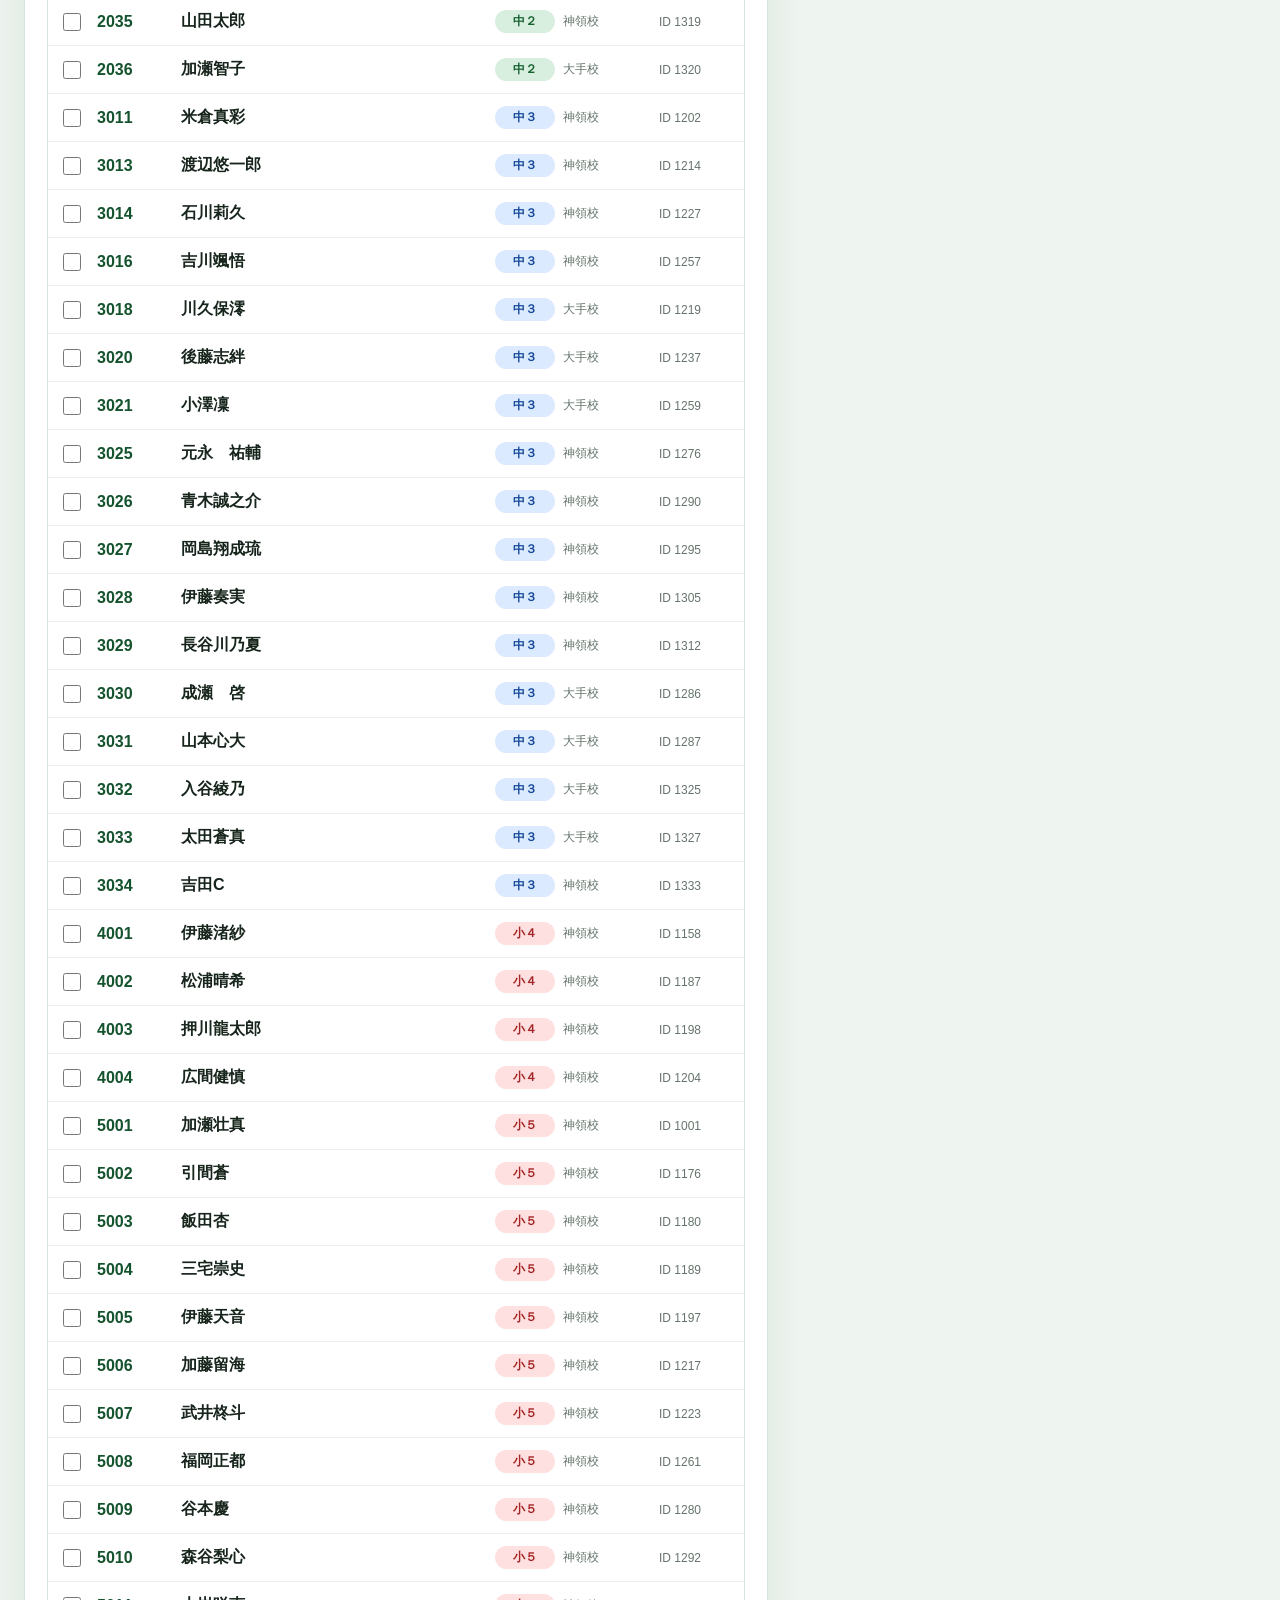
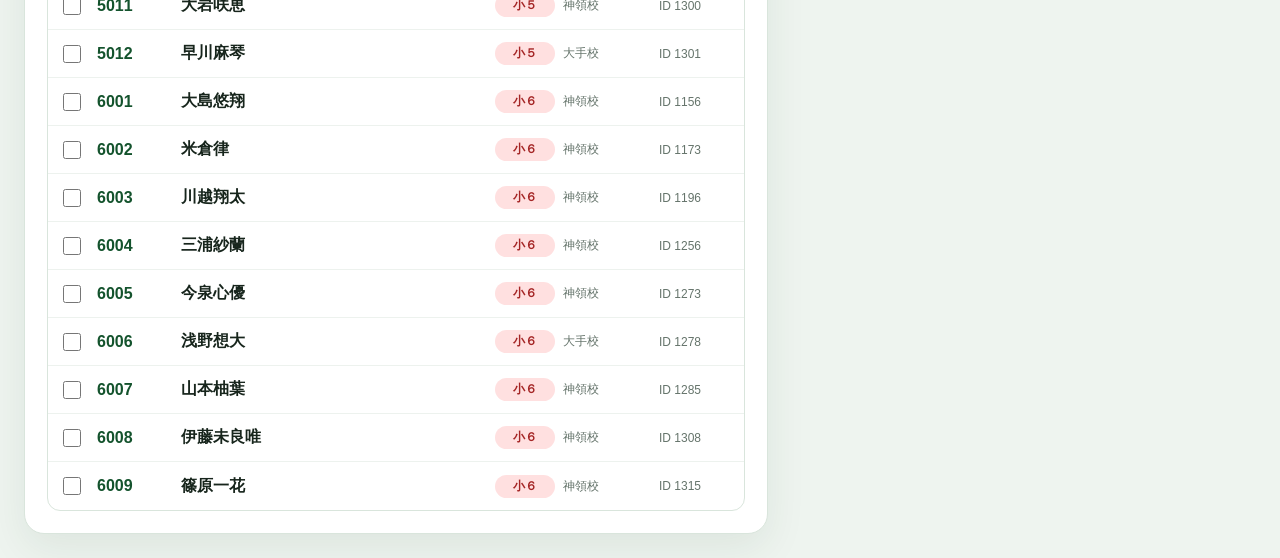
==== commit 50e7cf34: "Align exam grade filter colors with roster" ====
--- a/exam_ticket.html
+++ b/exam_ticket.html
@@ -5,7 +5,7 @@
   <meta name="viewport" content="width=device-width,initial-scale=1">
   <meta name="theme-color" content="#14532d">
   <title>愛知全県模試 受験票作成</title>
-  <link rel="stylesheet" href="exam_ticket.css?v=20261024-1">
+  <link rel="stylesheet" href="exam_ticket.css?v=20261024-2">
 </head>
 <body>
   <div class="appShell">
--- a/exam_ticket.css
+++ b/exam_ticket.css
@@ -21,3 +21,10 @@
 
 /* Exam ticket workflow updates */
 .listeningOpenBtn{width:100%;min-height:48px;border:0;border-radius:12px;background:#e7f3ea;color:#14532d;font-size:16px;font-weight:900;cursor:pointer}.listeningOpenBtn:hover{background:#d9eddf}.gradeBtn.grade-elementary{background:#fff0f0;border-color:#e6a0a0;color:#a52626}.gradeBtn.grade-junior1{background:#fff6cb;border-color:#e1c65b;color:#6b5300}.gradeBtn.grade-junior2{background:#e4f4e9;border-color:#93c6a0;color:#176332}.gradeBtn.grade-junior3{background:#e6f0ff;border-color:#9cb9e9;color:#174a9a}.gradeBtn.active.grade-elementary{background:#c63b3b;border-color:#a52626;color:#fff}.gradeBtn.active.grade-junior1{background:#f1d04d;border-color:#b49716;color:#332900}.gradeBtn.active.grade-junior2{background:#258348;border-color:#176332;color:#fff}.gradeBtn.active.grade-junior3{background:#3475c5;border-color:#174a9a;color:#fff}.gradeBadge.grade-elementary{background:#ffe0e0;color:#a52626}.gradeBadge.grade-junior1{background:#fff0a6;color:#614b00}.gradeBadge.grade-junior2{background:#d8efdf;color:#176332}.gradeBadge.grade-junior3{background:#dceaff;color:#174a9a}.listeningSaveStatus{margin:10px 0;color:#176332;font-weight:800}.listeningSavedData{margin-top:16px;padding-top:14px;border-top:2px solid #d9e5dc}.listeningSavedData>h3{margin:0 0 10px;font-size:17px;color:#14532d}.listeningSavedList{display:grid;gap:8px}.listeningSavedItem{display:grid;gap:4px;padding:11px 12px;border:1px solid #b9d5c1;border-radius:11px;background:#f0f8f2;overflow-wrap:anywhere}.listeningSavedItem>strong{font-size:15px;color:#14532d}.listeningSavedItem>a{color:#175f32;word-break:break-all}.listeningSavedItem>span{font-size:13px;color:#35483a}
+
+/* Grade filters are neutral until selected; selected colors match roster badges. */
+.gradeBtn:not(.active){background:#eef0ef;border-color:#c9d1cb;color:#66736a}
+.gradeBtn.active.grade-elementary{background:#ffe0e0;border-color:#e6a0a0;color:#a52626}
+.gradeBtn.active.grade-junior1{background:#fff0a6;border-color:#e1c65b;color:#614b00}
+.gradeBtn.active.grade-junior2{background:#d8efdf;border-color:#93c6a0;color:#176332}
+.gradeBtn.active.grade-junior3{background:#dceaff;border-color:#9cb9e9;color:#174a9a}
